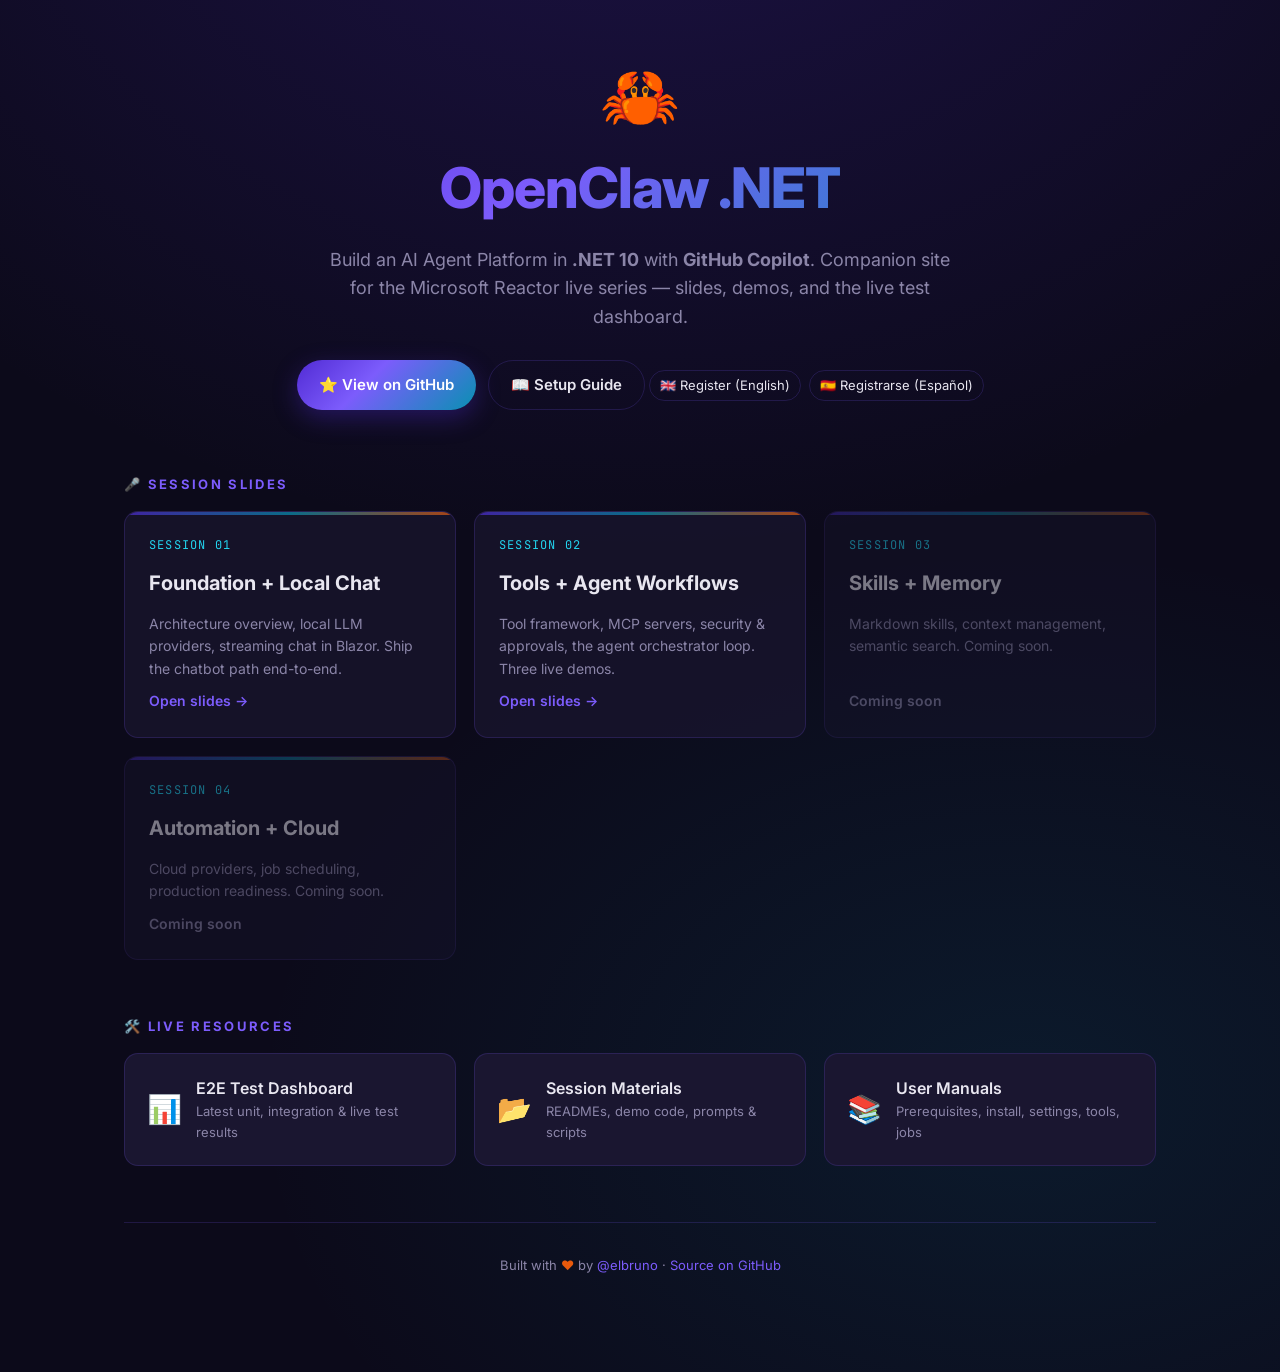
==== docs/landing/index.html @ 4df97b7c "feat(pages): publish slides + landing page on GitHub Pages Site URL: https://elbruno.github.io/openc" ====
<!DOCTYPE html>
<html lang="en">
<head>
<meta charset="UTF-8">
<meta name="viewport" content="width=device-width, initial-scale=1.0">
<title>🦀 OpenClaw .NET — Reactor Series Hub</title>
<meta name="description" content="OpenClaw .NET — companion materials for the Microsoft Reactor live series on building AI agents in .NET 10.">
<link rel="preconnect" href="https://fonts.googleapis.com">
<link rel="preconnect" href="https://fonts.gstatic.com" crossorigin>
<link href="https://fonts.googleapis.com/css2?family=Inter:wght@400;500;600;700;800&family=JetBrains+Mono:wght@400;500&display=swap" rel="stylesheet">
<style>
*,*::before,*::after{box-sizing:border-box;margin:0;padding:0}
:root{
  --primary:#512BD4;--primary-light:#7C5CFC;
  --coral:#E8590C;--teal:#0891B2;--teal-light:#22D3EE;
  --dark-bg:#0C0A1A;--surface:#1A1630;--surface-2:#241F3E;
  --text:#E8E6F0;--muted:#8B85A8;
  --radius:14px;--radius-sm:8px;
  --gradient-hero:linear-gradient(135deg,#512BD4 0%,#7C5CFC 40%,#0891B2 100%);
  --gradient-accent:linear-gradient(90deg,#512BD4 0%,#0891B2 50%,#E8590C 100%);
  --glass-bg:rgba(26,22,48,0.7);--glass-border:rgba(124,92,252,0.18);
}
html{scroll-behavior:smooth}
body{
  font-family:"Inter",system-ui,sans-serif;
  background:var(--dark-bg);color:var(--text);
  line-height:1.6;min-height:100vh;
  background-image:
    radial-gradient(ellipse 80% 60% at 50% -20%,rgba(81,43,212,0.25),transparent),
    radial-gradient(ellipse 60% 40% at 80% 80%,rgba(8,145,178,0.12),transparent);
}
.wrap{max-width:1080px;margin:0 auto;padding:64px 24px 96px}
header{text-align:center;margin-bottom:64px}
.logo{font-size:64px;line-height:1;margin-bottom:16px}
h1{
  font-size:clamp(36px,5vw,56px);font-weight:800;letter-spacing:-.02em;
  background:var(--gradient-hero);-webkit-background-clip:text;background-clip:text;color:transparent;
  margin-bottom:12px;
}
.tag{color:var(--muted);font-size:18px;max-width:640px;margin:0 auto 28px}
.cta{display:inline-flex;gap:12px;flex-wrap:wrap;justify-content:center}
.btn{
  display:inline-flex;align-items:center;gap:8px;
  padding:12px 22px;border-radius:999px;
  font-weight:600;text-decoration:none;font-size:15px;
  transition:transform .15s ease,box-shadow .15s ease;
}
.btn-primary{background:var(--gradient-hero);color:#fff;box-shadow:0 8px 24px rgba(81,43,212,.35)}
.btn-ghost{background:transparent;color:var(--text);border:1px solid var(--glass-border)}
.btn:hover{transform:translateY(-2px)}
.section-title{
  font-size:13px;font-weight:700;text-transform:uppercase;letter-spacing:.18em;
  color:var(--primary-light);margin-bottom:16px;
}
section{margin-bottom:56px}
.grid{display:grid;gap:18px;grid-template-columns:repeat(auto-fit,minmax(280px,1fr))}
.card{
  background:var(--glass-bg);border:1px solid var(--glass-border);
  border-radius:var(--radius);padding:24px;
  text-decoration:none;color:inherit;
  display:flex;flex-direction:column;gap:10px;
  transition:transform .15s ease,border-color .15s ease,background .15s ease;
  position:relative;overflow:hidden;
}
.card::before{
  content:"";position:absolute;top:0;left:0;right:0;height:3px;
  background:var(--gradient-accent);opacity:.7;
}
.card:hover{transform:translateY(-3px);border-color:rgba(124,92,252,.45);background:rgba(36,31,62,.85)}
.card .num{
  font-family:"JetBrains Mono",monospace;font-size:12px;color:var(--teal-light);
  letter-spacing:.1em;
}
.card h3{font-size:20px;font-weight:700;margin:2px 0 4px}
.card p{color:var(--muted);font-size:14px;flex:1}
.card .arrow{color:var(--primary-light);font-size:14px;font-weight:600}
.card.disabled{opacity:.5;pointer-events:none}
.card.disabled .arrow{color:var(--muted)}
.row{display:grid;gap:18px;grid-template-columns:repeat(auto-fit,minmax(260px,1fr))}
.tile{
  background:var(--surface);border:1px solid var(--glass-border);
  border-radius:var(--radius);padding:22px;text-decoration:none;color:inherit;
  display:flex;align-items:center;gap:14px;
  transition:transform .15s ease,border-color .15s ease;
}
.tile:hover{transform:translateY(-2px);border-color:rgba(124,92,252,.45)}
.tile .icon{font-size:28px;line-height:1}
.tile .t{font-weight:600}
.tile .s{color:var(--muted);font-size:13px}
footer{
  text-align:center;color:var(--muted);font-size:13px;
  padding-top:32px;border-top:1px solid var(--glass-border);
}
footer a{color:var(--primary-light);text-decoration:none}
footer a:hover{text-decoration:underline}
.lang{display:inline-flex;gap:8px;margin-top:8px}
.lang a{
  font-size:13px;color:var(--text);text-decoration:none;
  padding:4px 10px;border-radius:999px;border:1px solid var(--glass-border);
}
.lang a:hover{border-color:var(--primary-light)}
</style>
</head>
<body>
<div class="wrap">

<header>
  <div class="logo">🦀</div>
  <h1>OpenClaw .NET</h1>
  <p class="tag">Build an AI Agent Platform in <strong>.NET 10</strong> with <strong>GitHub Copilot</strong>. Companion site for the Microsoft Reactor live series — slides, demos, and the live test dashboard.</p>
  <div class="cta">
    <a class="btn btn-primary" href="https://github.com/elbruno/openclawnet">⭐ View on GitHub</a>
    <a class="btn btn-ghost" href="https://github.com/elbruno/openclawnet/blob/main/SETUP.md">📖 Setup Guide</a>
  </div>
  <div class="lang">
    <a href="https://developer.microsoft.com/en-us/reactor/series/s-1652/">🇬🇧 Register (English)</a>
    <a href="https://developer.microsoft.com/en-us/reactor/series/S-1653/">🇪🇸 Registrarse (Español)</a>
  </div>
</header>

<section>
  <div class="section-title">🎤 Session Slides</div>
  <div class="grid">
    <a class="card" href="./sessions/session-1/slides.html">
      <span class="num">SESSION 01</span>
      <h3>Foundation + Local Chat</h3>
      <p>Architecture overview, local LLM providers, streaming chat in Blazor. Ship the chatbot path end-to-end.</p>
      <span class="arrow">Open slides →</span>
    </a>
    <a class="card" href="./sessions/session-2/slides.html">
      <span class="num">SESSION 02</span>
      <h3>Tools + Agent Workflows</h3>
      <p>Tool framework, MCP servers, security &amp; approvals, the agent orchestrator loop. Three live demos.</p>
      <span class="arrow">Open slides →</span>
    </a>
    <div class="card disabled">
      <span class="num">SESSION 03</span>
      <h3>Skills + Memory</h3>
      <p>Markdown skills, context management, semantic search. Coming soon.</p>
      <span class="arrow">Coming soon</span>
    </div>
    <div class="card disabled">
      <span class="num">SESSION 04</span>
      <h3>Automation + Cloud</h3>
      <p>Cloud providers, job scheduling, production readiness. Coming soon.</p>
      <span class="arrow">Coming soon</span>
    </div>
  </div>
</section>

<section>
  <div class="section-title">🛠️ Live Resources</div>
  <div class="row">
    <a class="tile" href="./test-dashboard/">
      <span class="icon">📊</span>
      <div>
        <div class="t">E2E Test Dashboard</div>
        <div class="s">Latest unit, integration &amp; live test results</div>
      </div>
    </a>
    <a class="tile" href="https://github.com/elbruno/openclawnet/tree/main/sessions">
      <span class="icon">📂</span>
      <div>
        <div class="t">Session Materials</div>
        <div class="s">READMEs, demo code, prompts &amp; scripts</div>
      </div>
    </a>
    <a class="tile" href="https://github.com/elbruno/openclawnet/tree/main/docs/manuals">
      <span class="icon">📚</span>
      <div>
        <div class="t">User Manuals</div>
        <div class="s">Prerequisites, install, settings, tools, jobs</div>
      </div>
    </a>
  </div>
</section>

<footer>
  Built with <span style="color:#E8590C">♥</span> by <a href="https://github.com/elbruno">@elbruno</a> ·
  <a href="https://github.com/elbruno/openclawnet">Source on GitHub</a>
</footer>

</div>
</body>
</html>
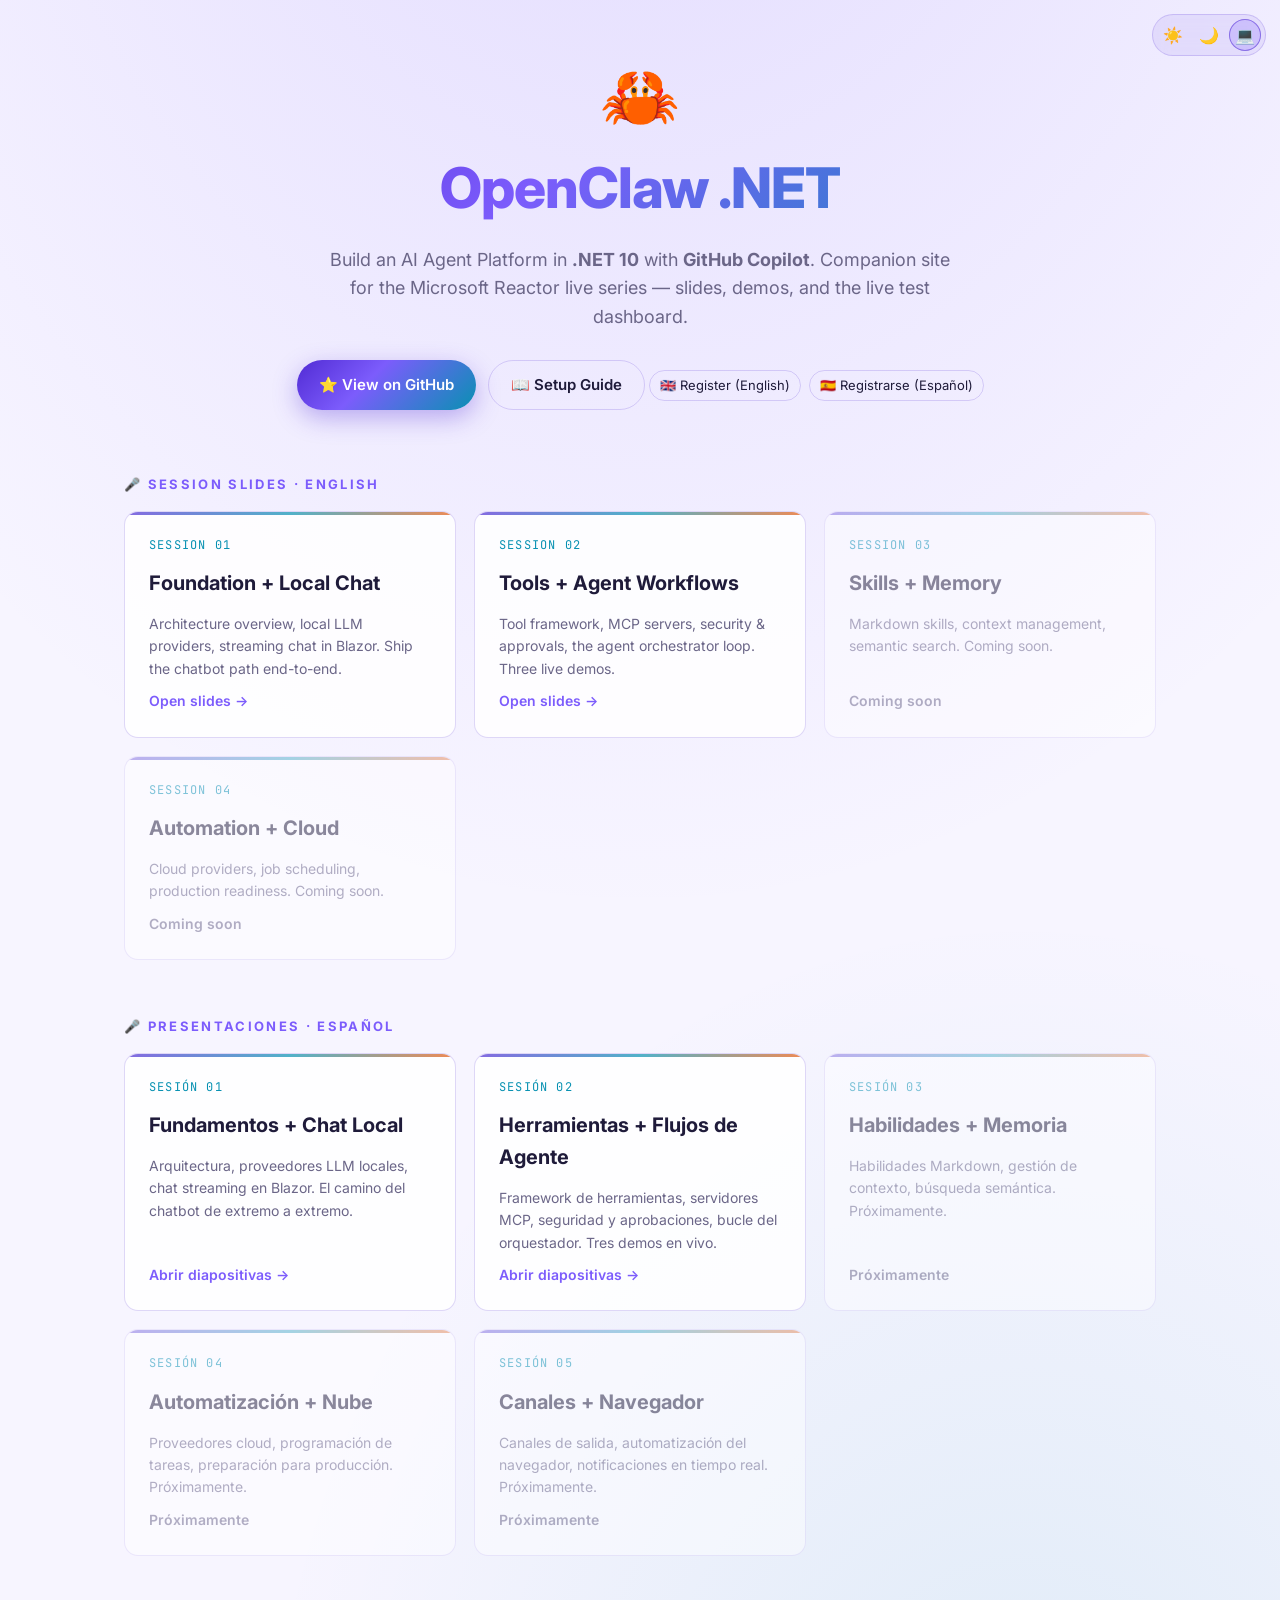
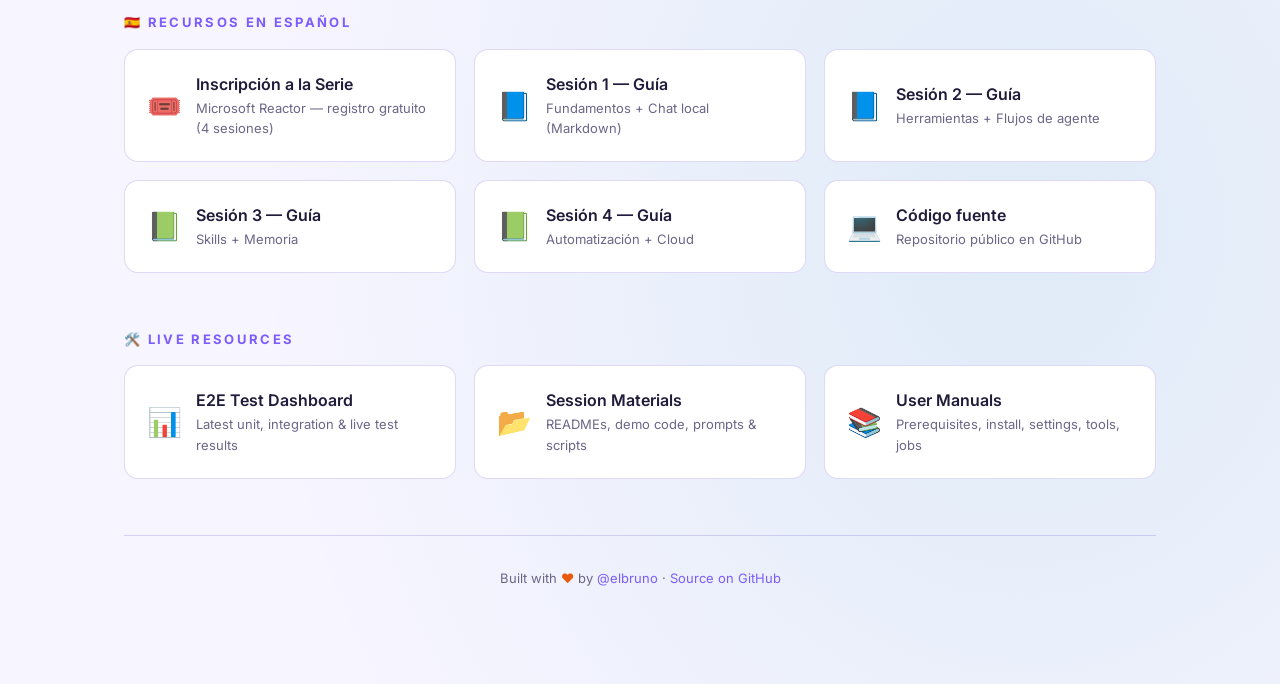
==== commit 433cd20c: "docs(landing): publish Spanish slides for sessions 1-2 + coming-soon for 3-5 - Copy slides-es.html f" ====
--- a/docs/landing/index.html
+++ b/docs/landing/index.html
@@ -10,24 +10,89 @@
 <link href="https://fonts.googleapis.com/css2?family=Inter:wght@400;500;600;700;800&family=JetBrains+Mono:wght@400;500&display=swap" rel="stylesheet">
 <style>
 *,*::before,*::after{box-sizing:border-box;margin:0;padding:0}
+
+/* Default = dark (matches existing test-dashboard look) */
 :root{
   --primary:#512BD4;--primary-light:#7C5CFC;
   --coral:#E8590C;--teal:#0891B2;--teal-light:#22D3EE;
-  --dark-bg:#0C0A1A;--surface:#1A1630;--surface-2:#241F3E;
+  --bg:#0C0A1A;
+  --surface:#1A1630;--surface-2:#241F3E;
   --text:#E8E6F0;--muted:#8B85A8;
-  --radius:14px;--radius-sm:8px;
+  --border:rgba(124,92,252,0.18);
+  --glass-bg:rgba(26,22,48,0.7);
+  --hero-glow-1:rgba(81,43,212,0.25);
+  --hero-glow-2:rgba(8,145,178,0.12);
+  --tile-bg:#1A1630;
+  --switch-bg:rgba(127,127,127,.12);
+  --switch-border:rgba(127,127,127,.25);
+  --switch-active:rgba(124,92,252,.25);
+  --switch-active-border:rgba(124,92,252,.55);
+  --radius:14px;
   --gradient-hero:linear-gradient(135deg,#512BD4 0%,#7C5CFC 40%,#0891B2 100%);
   --gradient-accent:linear-gradient(90deg,#512BD4 0%,#0891B2 50%,#E8590C 100%);
-  --glass-bg:rgba(26,22,48,0.7);--glass-border:rgba(124,92,252,0.18);
-}
+  color-scheme:dark;
+}
+
+/* Light = system preference */
+@media (prefers-color-scheme: light){
+  :root{
+    --bg:#F7F5FF;
+    --surface:#FFFFFF;--surface-2:#F3F0FF;
+    --text:#1F1B3A;--muted:#6B6688;
+    --border:rgba(81,43,212,0.18);
+    --glass-bg:rgba(255,255,255,0.85);
+    --hero-glow-1:rgba(124,92,252,0.18);
+    --hero-glow-2:rgba(8,145,178,0.10);
+    --tile-bg:#FFFFFF;
+    --switch-bg:rgba(81,43,212,.08);
+    --switch-border:rgba(81,43,212,.18);
+    --switch-active:rgba(124,92,252,.22);
+    --switch-active-border:rgba(81,43,212,.55);
+    color-scheme:light;
+  }
+}
+
+/* User-selected via switcher (overrides system) */
+html.theme-light{
+  --bg:#F7F5FF;
+  --surface:#FFFFFF;--surface-2:#F3F0FF;
+  --text:#1F1B3A;--muted:#6B6688;
+  --border:rgba(81,43,212,0.18);
+  --glass-bg:rgba(255,255,255,0.85);
+  --hero-glow-1:rgba(124,92,252,0.18);
+  --hero-glow-2:rgba(8,145,178,0.10);
+  --tile-bg:#FFFFFF;
+  --switch-bg:rgba(81,43,212,.08);
+  --switch-border:rgba(81,43,212,.18);
+  --switch-active:rgba(124,92,252,.22);
+  --switch-active-border:rgba(81,43,212,.55);
+  color-scheme:light;
+}
+html.theme-dark{
+  --bg:#0C0A1A;
+  --surface:#1A1630;--surface-2:#241F3E;
+  --text:#E8E6F0;--muted:#8B85A8;
+  --border:rgba(124,92,252,0.18);
+  --glass-bg:rgba(26,22,48,0.7);
+  --hero-glow-1:rgba(81,43,212,0.25);
+  --hero-glow-2:rgba(8,145,178,0.12);
+  --tile-bg:#1A1630;
+  --switch-bg:rgba(127,127,127,.12);
+  --switch-border:rgba(127,127,127,.25);
+  --switch-active:rgba(124,92,252,.25);
+  --switch-active-border:rgba(124,92,252,.55);
+  color-scheme:dark;
+}
+
 html{scroll-behavior:smooth}
 body{
   font-family:"Inter",system-ui,sans-serif;
-  background:var(--dark-bg);color:var(--text);
+  background:var(--bg);color:var(--text);
   line-height:1.6;min-height:100vh;
+  transition:background .25s ease,color .25s ease;
   background-image:
-    radial-gradient(ellipse 80% 60% at 50% -20%,rgba(81,43,212,0.25),transparent),
-    radial-gradient(ellipse 60% 40% at 80% 80%,rgba(8,145,178,0.12),transparent);
+    radial-gradient(ellipse 80% 60% at 50% -20%,var(--hero-glow-1),transparent),
+    radial-gradient(ellipse 60% 40% at 80% 80%,var(--hero-glow-2),transparent);
 }
 .wrap{max-width:1080px;margin:0 auto;padding:64px 24px 96px}
 header{text-align:center;margin-bottom:64px}
@@ -46,7 +111,7 @@
   transition:transform .15s ease,box-shadow .15s ease;
 }
 .btn-primary{background:var(--gradient-hero);color:#fff;box-shadow:0 8px 24px rgba(81,43,212,.35)}
-.btn-ghost{background:transparent;color:var(--text);border:1px solid var(--glass-border)}
+.btn-ghost{background:transparent;color:var(--text);border:1px solid var(--border)}
 .btn:hover{transform:translateY(-2px)}
 .section-title{
   font-size:13px;font-weight:700;text-transform:uppercase;letter-spacing:.18em;
@@ -55,7 +120,7 @@
 section{margin-bottom:56px}
 .grid{display:grid;gap:18px;grid-template-columns:repeat(auto-fit,minmax(280px,1fr))}
 .card{
-  background:var(--glass-bg);border:1px solid var(--glass-border);
+  background:var(--glass-bg);border:1px solid var(--border);
   border-radius:var(--radius);padding:24px;
   text-decoration:none;color:inherit;
   display:flex;flex-direction:column;gap:10px;
@@ -66,9 +131,9 @@
   content:"";position:absolute;top:0;left:0;right:0;height:3px;
   background:var(--gradient-accent);opacity:.7;
 }
-.card:hover{transform:translateY(-3px);border-color:rgba(124,92,252,.45);background:rgba(36,31,62,.85)}
+.card:hover{transform:translateY(-3px);border-color:rgba(124,92,252,.45)}
 .card .num{
-  font-family:"JetBrains Mono",monospace;font-size:12px;color:var(--teal-light);
+  font-family:"JetBrains Mono",monospace;font-size:12px;color:var(--teal);
   letter-spacing:.1em;
 }
 .card h3{font-size:20px;font-weight:700;margin:2px 0 4px}
@@ -76,9 +141,10 @@
 .card .arrow{color:var(--primary-light);font-size:14px;font-weight:600}
 .card.disabled{opacity:.5;pointer-events:none}
 .card.disabled .arrow{color:var(--muted)}
+
 .row{display:grid;gap:18px;grid-template-columns:repeat(auto-fit,minmax(260px,1fr))}
 .tile{
-  background:var(--surface);border:1px solid var(--glass-border);
+  background:var(--tile-bg);border:1px solid var(--border);
   border-radius:var(--radius);padding:22px;text-decoration:none;color:inherit;
   display:flex;align-items:center;gap:14px;
   transition:transform .15s ease,border-color .15s ease;
@@ -87,21 +153,51 @@
 .tile .icon{font-size:28px;line-height:1}
 .tile .t{font-weight:600}
 .tile .s{color:var(--muted);font-size:13px}
+
 footer{
   text-align:center;color:var(--muted);font-size:13px;
-  padding-top:32px;border-top:1px solid var(--glass-border);
+  padding-top:32px;border-top:1px solid var(--border);
 }
 footer a{color:var(--primary-light);text-decoration:none}
 footer a:hover{text-decoration:underline}
-.lang{display:inline-flex;gap:8px;margin-top:8px}
+.lang{display:inline-flex;gap:8px;margin-top:8px;flex-wrap:wrap;justify-content:center}
 .lang a{
   font-size:13px;color:var(--text);text-decoration:none;
-  padding:4px 10px;border-radius:999px;border:1px solid var(--glass-border);
+  padding:4px 10px;border-radius:999px;border:1px solid var(--border);
 }
 .lang a:hover{border-color:var(--primary-light)}
+
+/* Theme switcher (top-right) */
+#oc-theme-switcher{
+  position:fixed;top:14px;right:14px;z-index:9999;
+  display:inline-flex;gap:4px;padding:4px;
+  background:var(--switch-bg);
+  backdrop-filter:blur(8px);-webkit-backdrop-filter:blur(8px);
+  border:1px solid var(--switch-border);border-radius:999px;
+  font:14px/1 system-ui,sans-serif;
+}
+#oc-theme-switcher button{
+  appearance:none;border:0;background:transparent;color:inherit;
+  width:32px;height:32px;border-radius:50%;cursor:pointer;
+  display:inline-flex;align-items:center;justify-content:center;
+  transition:background .15s ease,transform .1s ease;font-size:16px;
+}
+#oc-theme-switcher button:hover{background:rgba(127,127,127,.18)}
+#oc-theme-switcher button:active{transform:scale(.92)}
+#oc-theme-switcher button[aria-pressed="true"]{
+  background:var(--switch-active);box-shadow:inset 0 0 0 1px var(--switch-active-border);
+}
+@media print{#oc-theme-switcher{display:none!important}}
 </style>
 </head>
 <body>
+
+<div id="oc-theme-switcher" role="group" aria-label="Color theme">
+  <button data-theme="light"  title="Light" aria-label="Light">☀️</button>
+  <button data-theme="dark"   title="Dark"  aria-label="Dark">🌙</button>
+  <button data-theme="system" title="System (default)" aria-label="System">💻</button>
+</div>
+
 <div class="wrap">
 
 <header>
@@ -119,7 +215,7 @@
 </header>
 
 <section>
-  <div class="section-title">🎤 Session Slides</div>
+  <div class="section-title">🎤 Session Slides · English</div>
   <div class="grid">
     <a class="card" href="./sessions/session-1/slides.html">
       <span class="num">SESSION 01</span>
@@ -149,6 +245,90 @@
 </section>
 
 <section>
+  <div class="section-title">🎤 Presentaciones · Español</div>
+  <div class="grid">
+    <a class="card" href="./sessions/session-1/slides-es.html">
+      <span class="num">SESIÓN 01</span>
+      <h3>Fundamentos + Chat Local</h3>
+      <p>Arquitectura, proveedores LLM locales, chat streaming en Blazor. El camino del chatbot de extremo a extremo.</p>
+      <span class="arrow">Abrir diapositivas →</span>
+    </a>
+    <a class="card" href="./sessions/session-2/slides-es.html">
+      <span class="num">SESIÓN 02</span>
+      <h3>Herramientas + Flujos de Agente</h3>
+      <p>Framework de herramientas, servidores MCP, seguridad y aprobaciones, bucle del orquestador. Tres demos en vivo.</p>
+      <span class="arrow">Abrir diapositivas →</span>
+    </a>
+    <div class="card disabled">
+      <span class="num">SESIÓN 03</span>
+      <h3>Habilidades + Memoria</h3>
+      <p>Habilidades Markdown, gestión de contexto, búsqueda semántica. Próximamente.</p>
+      <span class="arrow">Próximamente</span>
+    </div>
+    <div class="card disabled">
+      <span class="num">SESIÓN 04</span>
+      <h3>Automatización + Nube</h3>
+      <p>Proveedores cloud, programación de tareas, preparación para producción. Próximamente.</p>
+      <span class="arrow">Próximamente</span>
+    </div>
+    <div class="card disabled">
+      <span class="num">SESIÓN 05</span>
+      <h3>Canales + Navegador</h3>
+      <p>Canales de salida, automatización del navegador, notificaciones en tiempo real. Próximamente.</p>
+      <span class="arrow">Próximamente</span>
+    </div>
+  </div>
+</section>
+
+<section>
+  <div class="section-title">🇪🇸 Recursos en Español</div>
+  <div class="row">
+    <a class="tile" href="https://developer.microsoft.com/en-us/reactor/series/S-1653/">
+      <span class="icon">🎟️</span>
+      <div>
+        <div class="t">Inscripción a la Serie</div>
+        <div class="s">Microsoft Reactor — registro gratuito (4 sesiones)</div>
+      </div>
+    </a>
+    <a class="tile" href="https://github.com/elbruno/openclawnet/blob/main/sessions/session-1/guide-es.md">
+      <span class="icon">📘</span>
+      <div>
+        <div class="t">Sesión 1 — Guía</div>
+        <div class="s">Fundamentos + Chat local (Markdown)</div>
+      </div>
+    </a>
+    <a class="tile" href="https://github.com/elbruno/openclawnet/blob/main/sessions/session-2-guide-es.md">
+      <span class="icon">📘</span>
+      <div>
+        <div class="t">Sesión 2 — Guía</div>
+        <div class="s">Herramientas + Flujos de agente</div>
+      </div>
+    </a>
+    <a class="tile" href="https://github.com/elbruno/openclawnet/blob/main/sessions/session-3-guide-es.md">
+      <span class="icon">📗</span>
+      <div>
+        <div class="t">Sesión 3 — Guía</div>
+        <div class="s">Skills + Memoria</div>
+      </div>
+    </a>
+    <a class="tile" href="https://github.com/elbruno/openclawnet/blob/main/sessions/session-4-guide-es.md">
+      <span class="icon">📗</span>
+      <div>
+        <div class="t">Sesión 4 — Guía</div>
+        <div class="s">Automatización + Cloud</div>
+      </div>
+    </a>
+    <a class="tile" href="https://github.com/elbruno/openclawnet">
+      <span class="icon">💻</span>
+      <div>
+        <div class="t">Código fuente</div>
+        <div class="s">Repositorio público en GitHub</div>
+      </div>
+    </a>
+  </div>
+</section>
+
+<section>
   <div class="section-title">🛠️ Live Resources</div>
   <div class="row">
     <a class="tile" href="./test-dashboard/">
@@ -181,5 +361,39 @@
 </footer>
 
 </div>
+
+<script>
+(function(){
+  var KEY='oc-theme';
+  var root=document.documentElement;
+  function apply(t){
+    root.classList.remove('theme-light','theme-dark');
+    if(t==='light')root.classList.add('theme-light');
+    else if(t==='dark')root.classList.add('theme-dark');
+    var btns=document.querySelectorAll('#oc-theme-switcher button');
+    for(var i=0;i<btns.length;i++){
+      btns[i].setAttribute('aria-pressed', btns[i].getAttribute('data-theme')===t ? 'true' : 'false');
+    }
+  }
+  function init(){
+    var saved=null;
+    try{saved=localStorage.getItem(KEY);}catch(e){}
+    apply(saved==='light'||saved==='dark' ? saved : 'system');
+    var btns=document.querySelectorAll('#oc-theme-switcher button');
+    for(var i=0;i<btns.length;i++){
+      btns[i].addEventListener('click',function(){
+        var t=this.getAttribute('data-theme');
+        try{
+          if(t==='system')localStorage.removeItem(KEY);
+          else localStorage.setItem(KEY,t);
+        }catch(e){}
+        apply(t);
+      });
+    }
+  }
+  if(document.readyState==='loading')document.addEventListener('DOMContentLoaded',init);
+  else init();
+})();
+</script>
 </body>
-</html>
+</html>
